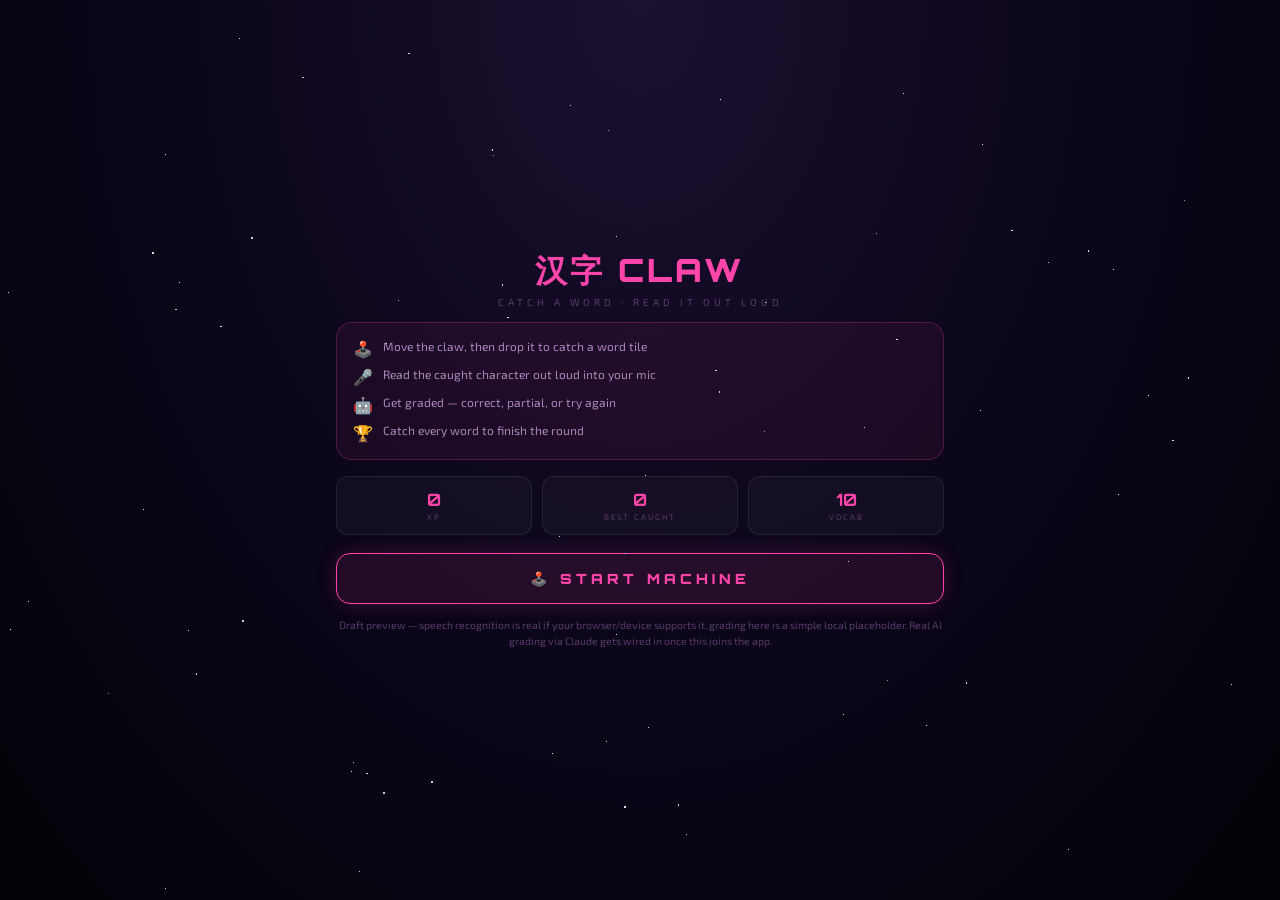
==== claw-machine-draft.html @ fed07358 "Add claw machine draft + make api/grade.js support text-only grading claw-machine-draft.html: standa" ====
<!DOCTYPE html>
<html lang="en">
<head>
<meta charset="UTF-8"/>
<meta name="viewport" content="width=device-width, initial-scale=1.0"/>
<meta name="color-scheme" content="dark"/>
<title>汉字 CLAW – catch it, say it!</title>
<style>
@import url('https://fonts.googleapis.com/css2?family=Orbitron:wght@700;900&family=Exo+2:wght@400;600&display=swap');
*{box-sizing:border-box;margin:0;padding:0}
body{min-height:100vh;background:radial-gradient(ellipse at 50% 0%,#1a1030,#0a0518 55%,#030106);color:#fff;font-family:'Exo 2',sans-serif;overflow-x:hidden;display:flex;align-items:center;justify-content:center}
.star{position:fixed;border-radius:50%;background:#fff;pointer-events:none;animation:tw var(--d) var(--dl) ease-in-out infinite}
@keyframes tw{0%,100%{opacity:.1}50%{opacity:.75}}
@keyframes glow{0%,100%{text-shadow:0 0 10px currentColor}50%{text-shadow:0 0 26px currentColor}}
@keyframes pop{0%{transform:scale(.6);opacity:0}70%{transform:scale(1.1)}100%{transform:scale(1);opacity:1}}
@keyframes pulse{0%,100%{box-shadow:0 0 0 0 rgba(255,68,170,.5)}50%{box-shadow:0 0 0 14px rgba(255,68,170,0)}}

.wrap{width:100%;max-width:640px;padding:16px}
.screen{display:none}
.screen.active{display:block;animation:pop .3s ease}

#title{font-family:'Orbitron',monospace;font-size:clamp(22px,6vw,32px);font-weight:900;color:#ff44aa;letter-spacing:3px;text-align:center;animation:glow 2.5s ease-in-out infinite;margin-bottom:2px}
#sub{text-align:center;font-size:10px;color:#5a3a6a;letter-spacing:4px;margin-bottom:14px}

.how-box{background:rgba(255,68,170,.06);border:1px solid rgba(255,68,170,.25);border-radius:16px;padding:16px;margin-bottom:16px}
.how-row{display:flex;gap:10px;margin-bottom:8px;align-items:flex-start;font-size:12px;color:#aa88bb}
.how-row:last-child{margin-bottom:0}
.stat-row{display:flex;gap:10px;margin-bottom:18px}
.stat{flex:1;background:rgba(255,255,255,.03);border:1px solid rgba(255,255,255,.08);border-radius:12px;padding:12px 6px;text-align:center}
.stat-num{font-family:'Orbitron',monospace;font-size:17px;font-weight:700;color:#ff44aa}
.stat-lbl{font-size:8px;color:#5a3a6a;letter-spacing:2px;margin-top:2px}
.btn-primary{display:block;width:100%;padding:16px;background:rgba(255,68,170,.1);border:1.5px solid #ff44aa;border-radius:14px;color:#ff44aa;font-family:'Orbitron',monospace;font-size:14px;font-weight:900;letter-spacing:4px;cursor:pointer;text-align:center;box-shadow:0 0 20px rgba(255,68,170,.2)}
.btn-secondary{display:block;width:100%;padding:12px;margin-top:10px;background:transparent;border:1px solid rgba(255,255,255,.12);border-radius:14px;color:#7755aa;font-family:'Orbitron',monospace;font-size:11px;letter-spacing:3px;cursor:pointer;text-align:center}

#claw-hud{display:flex;justify-content:space-between;font-family:'Orbitron',monospace;font-size:12px;color:#ff44aa;margin-bottom:8px;letter-spacing:1px}
#cabinet{position:relative;background:linear-gradient(180deg,#150a28,#0a0518);border:2px solid rgba(255,68,170,.35);border-radius:14px;overflow:hidden}
#claw-cv{display:block;width:100%}
.ctrl-row{display:flex;gap:8px;margin-top:10px}
.ctrl-btn{flex:1;padding:16px;border-radius:12px;font-family:'Orbitron',monospace;font-size:13px;font-weight:700;letter-spacing:2px;cursor:pointer;text-align:center;background:rgba(255,255,255,.04);border:1px solid rgba(255,255,255,.14);color:#cc99dd;user-select:none;touch-action:manipulation}
.ctrl-btn:active{background:rgba(255,68,170,.18)}
#drop-btn{background:rgba(255,68,170,.12);border-color:#ff44aa;color:#ff44aa}

.speak-card{background:rgba(255,68,170,.06);border:2px solid rgba(255,68,170,.4);border-radius:18px;padding:24px 16px;text-align:center;margin-bottom:14px}
.speak-lbl{font-size:10px;color:#5a3a6a;letter-spacing:4px;margin-bottom:10px}
.speak-char{font-family:serif;font-size:56px;color:#fff;margin-bottom:6px}
.mic-btn{width:84px;height:84px;border-radius:50%;background:rgba(255,68,170,.14);border:3px solid #ff44aa;color:#ff44aa;font-size:32px;cursor:pointer;margin:14px auto 8px;display:block}
.mic-btn.listening{animation:pulse 1.2s infinite;background:rgba(255,68,170,.3)}
#mic-status{font-size:11px;color:#7755aa;letter-spacing:1px;min-height:16px}
#transcript-box{font-size:15px;color:#ffcc00;min-height:20px;margin-top:8px}

.self-grade-row{display:flex;gap:8px;margin-top:14px}
.sg-btn{flex:1;padding:10px 4px;background:rgba(255,255,255,.04);border-radius:10px;font-size:11px;cursor:pointer;text-align:center}

#feedback-card{border-radius:14px;padding:14px 16px;margin-top:14px;text-align:center;display:none;animation:pop .35s ease}
#fb-emoji{font-size:28px;margin-bottom:6px}
#fb-label{font-family:'Orbitron',monospace;font-size:14px;font-weight:700;letter-spacing:2px;margin-bottom:6px}
#fb-comment{font-size:12px;color:#aa88bb;margin-bottom:10px}
#fb-answer{border-radius:10px;padding:10px 14px;background:rgba(255,68,170,.06);border:1px solid rgba(255,68,170,.2)}
#fb-py{font-size:12px;color:#ff44aa;margin-top:2px}
#next-btn{display:none;width:100%;padding:14px;margin-top:12px;background:rgba(255,68,170,.1);border:1px solid #ff44aa;border-radius:13px;color:#ff44aa;font-family:'Orbitron',monospace;font-size:13px;font-weight:700;letter-spacing:3px;cursor:pointer;text-align:center}

.sum-title{font-family:'Orbitron',monospace;font-size:20px;font-weight:900;letter-spacing:2px;text-align:center;margin-bottom:6px;color:#ffd700}
.sum-score{font-family:'Orbitron',monospace;font-weight:900;font-size:56px;line-height:1;text-align:center;margin-bottom:14px;color:#ff44aa}
.sum-list{background:rgba(255,255,255,.03);border:1px solid rgba(255,255,255,.08);border-radius:16px;padding:14px;margin-bottom:16px}
.sl-row{display:flex;align-items:center;gap:10px;padding:8px 0;border-bottom:1px solid rgba(255,255,255,.05);font-size:13px}
.sl-row:last-child{border-bottom:none}

#note{font-size:10.5px;color:#5a3a6a;text-align:center;margin-top:14px;line-height:1.5}
</style>
</head>
<body>

<div class="wrap">
  <div id="title">汉字 CLAW</div>
  <div id="sub">CATCH A WORD · READ IT OUT LOUD</div>

  <div id="home" class="screen active">
    <div class="how-box">
      <div class="how-row"><span style="font-size:16px;flex-shrink:0">🕹️</span><span>Move the claw, then drop it to catch a word tile</span></div>
      <div class="how-row"><span style="font-size:16px;flex-shrink:0">🎤</span><span>Read the caught character out loud into your mic</span></div>
      <div class="how-row"><span style="font-size:16px;flex-shrink:0">🤖</span><span>Get graded — correct, partial, or try again</span></div>
      <div class="how-row"><span style="font-size:16px;flex-shrink:0">🏆</span><span>Catch every word to finish the round</span></div>
    </div>
    <div class="stat-row">
      <div class="stat"><div class="stat-num" id="home-xp">0</div><div class="stat-lbl">XP</div></div>
      <div class="stat"><div class="stat-num" id="home-caught">0</div><div class="stat-lbl">BEST CAUGHT</div></div>
      <div class="stat"><div class="stat-num" id="home-vocab">0</div><div class="stat-lbl">VOCAB</div></div>
    </div>
    <button class="btn-primary" onclick="startRound()">🕹️ START MACHINE</button>
    <div id="note">Draft preview — speech recognition is real if your browser/device supports it, grading here is a simple local placeholder. Real AI grading via Claude gets wired in once this joins the app.</div>
  </div>

  <div id="claw-screen" class="screen">
    <div id="claw-hud"><span>CAUGHT <span id="caught-val">0</span>/<span id="total-val">0</span></span><span id="claw-state-lbl"></span></div>
    <div id="cabinet"><canvas id="claw-cv" width="600" height="300"></canvas></div>
    <div class="ctrl-row">
      <div class="ctrl-btn" id="left-btn">◀ LEFT</div>
      <div class="ctrl-btn" id="drop-btn">⬇ DROP</div>
      <div class="ctrl-btn" id="right-btn">RIGHT ▶</div>
    </div>
  </div>

  <div id="speak-screen" class="screen">
    <div class="speak-card">
      <div class="speak-lbl">YOU CAUGHT</div>
      <div class="speak-char" id="speak-char"></div>
      <button class="mic-btn" id="mic-btn" onclick="startListening()">🎤</button>
      <div id="mic-status">Tap the mic and say the word</div>
      <div id="transcript-box"></div>
    </div>
    <div class="self-grade-row" id="self-grade-row" style="display:none">
      <button class="sg-btn" onclick="selfGrade('correct')" style="border:1px solid #00ff8855;color:#00ff88">✅ Got it</button>
      <button class="sg-btn" onclick="selfGrade('partial')" style="border:1px solid #ffcc0055;color:#ffcc00">💪 Almost</button>
      <button class="sg-btn" onclick="selfGrade('incorrect')" style="border:1px solid #ff446655;color:#ff4466">❌ Not yet</button>
    </div>
    <div id="feedback-card">
      <div id="fb-emoji"></div>
      <div id="fb-label"></div>
      <div id="fb-comment"></div>
      <div id="fb-answer"><div style="font-size:9px;color:#5a3a6a;letter-spacing:2px;margin-bottom:6px">PINYIN</div><div id="fb-py"></div></div>
    </div>
    <button id="next-btn" onclick="nextRound()"></button>
  </div>

  <div id="summary" class="screen">
    <div class="sum-title">MACHINE EMPTY! 🎉</div>
    <div class="sum-score" id="sum-score">0</div>
    <div class="sum-list" id="sum-list"></div>
    <button class="btn-primary" onclick="startRound()">🕹️ PLAY AGAIN</button>
    <button class="btn-secondary" onclick="goHome()">← HOME</button>
  </div>
</div>

<script>
var VOCAB = [
  {char:"环保袋",py:"huán bǎo dài",en:"eco / reusable bag"},
  {char:"组屋楼下",py:"zǔ wū lóu xià",en:"downstairs of the flat"},
  {char:"停车场",py:"tíng chē chǎng",en:"car park"},
  {char:"几辆汽车",py:"jǐ liàng qì chē",en:"several cars"},
  {char:"灯一直亮着",py:"dēng yī zhí liàng zhe",en:"lights kept on"},
  {char:"所以",py:"suǒ yǐ",en:"therefore / so"},
  {char:"一张纸",py:"yī zhāng zhǐ",en:"a piece of paper"},
  {char:"日用品",py:"rì yòng pǐn",en:"daily necessities"},
  {char:"认为",py:"rèn wéi",en:"to think / believe"},
  {char:"责任感",py:"zé rèn gǎn",en:"sense of responsibility"}
];

function buildStars(){for(var i=0;i<70;i++){var s=document.createElement('div');s.className='star';s.style.cssText='left:'+Math.random()*100+'%;top:'+Math.random()*100+'%;width:'+(Math.random()*1.6+.3)+'px;height:'+(Math.random()*1.6+.3)+'px;--d:'+(Math.random()*3+2)+'s;--dl:'+(Math.random()*6)+'s';document.body.appendChild(s);}}
buildStars();

var xp = 0, bestCaught = 0;
try { xp = parseInt(localStorage.getItem('claw_draft_xp')) || 0; bestCaught = parseInt(localStorage.getItem('claw_draft_best')) || 0; } catch(e) {}

function showScreen(id){
  var els = document.querySelectorAll('.screen');
  for (var i=0;i<els.length;i++) els[i].classList.remove('active');
  document.getElementById(id).classList.add('active');
}
function goHome(){
  document.getElementById('home-xp').textContent = xp;
  document.getElementById('home-caught').textContent = bestCaught;
  document.getElementById('home-vocab').textContent = VOCAB.length;
  showScreen('home');
}

// ── claw machine ─────────────────────────────────────────────────────────
var cv = document.getElementById('claw-cv');
var ctx = cv.getContext('2d');
var W = cv.width, H = cv.height;
var RAIL_Y = 26, BIN_TOP = 190, BIN_BOTTOM = 270;
var CATCH_RADIUS = 46;

var pile, clawX, clawY, clawState, movingDir, caughtTile, results, raf, lastTs;

function layoutPile(){
  pile = [];
  var cols = 5, rows = 2;
  var i = 0;
  for (var r = 0; r < rows; r++) {
    for (var c = 0; c < cols; c++) {
      if (i >= queue.length) break;
      var baseX = 60 + c*(W-120)/(cols-1);
      var baseY = BIN_TOP + 20 + r*40;
      pile.push({
        item: queue[i],
        x: baseX + (Math.random()-0.5)*14,
        y: baseY + (Math.random()-0.5)*10,
        caught: false
      });
      i++;
    }
  }
}

function shuffle(a){var r=a.slice();for(var i=r.length-1;i>0;i--){var j=Math.floor(Math.random()*(i+1));var t=r[i];r[i]=r[j];r[j]=t;}return r;}

var queue = [], caughtCount = 0;

function startRound(){
  queue = shuffle(VOCAB);
  caughtCount = 0;
  results = [];
  document.getElementById('total-val').textContent = queue.length;
  document.getElementById('caught-val').textContent = 0;
  clawX = W/2; clawY = RAIL_Y; clawState = 'idle'; movingDir = 0; caughtTile = null;
  layoutPile();
  showScreen('claw-screen');
  lastTs = null;
  cancelAnimationFrame(raf);
  raf = requestAnimationFrame(loop);
}

function drawCabinet(){
  ctx.clearRect(0,0,W,H);
  var bg = ctx.createLinearGradient(0,0,0,H);
  bg.addColorStop(0, '#1a0f30'); bg.addColorStop(1, '#0a0518');
  ctx.fillStyle = bg; ctx.fillRect(0,0,W,H);

  ctx.strokeStyle = 'rgba(255,68,170,.4)';
  ctx.lineWidth = 4;
  ctx.beginPath(); ctx.moveTo(0, RAIL_Y-6); ctx.lineTo(W, RAIL_Y-6); ctx.stroke();

  ctx.fillStyle = 'rgba(255,68,170,.06)';
  ctx.fillRect(20, BIN_TOP, W-40, BIN_BOTTOM-BIN_TOP);
  ctx.strokeStyle = 'rgba(255,68,170,.3)';
  ctx.lineWidth = 2;
  ctx.strokeRect(20, BIN_TOP, W-40, BIN_BOTTOM-BIN_TOP);

  for (var i = 0; i < pile.length; i++) {
    var t = pile[i];
    if (t.caught) continue;
    ctx.fillStyle = 'rgba(255,255,255,.06)';
    ctx.beginPath();
    ctx.roundRect ? ctx.roundRect(t.x-26, t.y-16, 52, 32, 8) : ctx.rect(t.x-26, t.y-16, 52, 32);
    ctx.fill();
    ctx.strokeStyle = 'rgba(255,68,170,.4)';
    ctx.lineWidth = 1.4;
    ctx.stroke();
    ctx.font = "18px serif";
    ctx.fillStyle = '#fff';
    ctx.textAlign = 'center';
    ctx.textBaseline = 'middle';
    ctx.fillText(t.item.char.slice(0,2), t.x, t.y);
  }
}

function drawClaw(){
  ctx.strokeStyle = '#ffcc00';
  ctx.lineWidth = 3;
  ctx.beginPath();
  ctx.moveTo(clawX, RAIL_Y);
  ctx.lineTo(clawX, clawY);
  ctx.stroke();

  ctx.save();
  ctx.translate(clawX, clawY);
  ctx.strokeStyle = '#ffd700';
  ctx.lineWidth = 3.5;
  ctx.lineCap = 'round';
  var spread = clawState === 'closed' ? 5 : 13;
  ctx.beginPath(); ctx.moveTo(-spread,0); ctx.lineTo(-spread*0.4,16); ctx.stroke();
  ctx.beginPath(); ctx.moveTo(spread,0); ctx.lineTo(spread*0.4,16); ctx.stroke();
  ctx.beginPath(); ctx.arc(0,0,6,0,Math.PI*2); ctx.fillStyle = '#ffd700'; ctx.fill();
  ctx.restore();

  if (caughtTile) {
    ctx.font = "16px serif";
    ctx.fillStyle = '#fff';
    ctx.textAlign = 'center';
    ctx.fillText(caughtTile.item.char.slice(0,2), clawX, clawY + 24);
  }
}

function loop(ts){
  var dt = lastTs ? Math.min(ts-lastTs, 50) : 16;
  lastTs = ts;

  if (clawState === 'idle' && movingDir !== 0) {
    clawX = Math.max(40, Math.min(W-40, clawX + movingDir*0.32*dt));
  }
  if (clawState === 'dropping') {
    clawY += 0.42*dt;
    if (clawY >= BIN_TOP + 30) {
      clawY = BIN_TOP + 30;
      tryCatch();
      clawState = 'rising';
    }
  }
  if (clawState === 'rising') {
    clawY -= 0.42*dt;
    if (clawY <= RAIL_Y) {
      clawY = RAIL_Y;
      if (caughtTile) { onCaught(caughtTile); return; }
      clawState = 'idle';
      document.getElementById('claw-state-lbl').textContent = '';
    }
  }

  drawCabinet();
  drawClaw();
  raf = requestAnimationFrame(loop);
}

function tryCatch(){
  var best = null, bestDist = CATCH_RADIUS;
  for (var i = 0; i < pile.length; i++) {
    var t = pile[i];
    if (t.caught) continue;
    var d = Math.abs(t.x - clawX);
    if (d < bestDist) { bestDist = d; best = t; }
  }
  if (best) { best.caught = true; caughtTile = best; clawState = 'closed'; }
}

function onCaught(tile){
  cancelAnimationFrame(raf);
  document.getElementById('speak-char').textContent = tile.item.char;
  document.getElementById('transcript-box').textContent = '';
  document.getElementById('mic-status').textContent = 'Tap the mic and say the word';
  document.getElementById('mic-btn').classList.remove('listening');
  document.getElementById('self-grade-row').style.display = 'none';
  document.getElementById('feedback-card').style.display = 'none';
  document.getElementById('next-btn').style.display = 'none';
  currentTile = tile;
  showScreen('speak-screen');
}

document.getElementById('left-btn').addEventListener('mousedown', function(){ movingDir = -1; });
document.getElementById('right-btn').addEventListener('mousedown', function(){ movingDir = 1; });
document.addEventListener('mouseup', function(){ movingDir = 0; });
document.getElementById('left-btn').addEventListener('touchstart', function(e){ e.preventDefault(); movingDir = -1; }, {passive:false});
document.getElementById('right-btn').addEventListener('touchstart', function(e){ e.preventDefault(); movingDir = 1; }, {passive:false});
document.addEventListener('touchend', function(){ movingDir = 0; });
document.getElementById('drop-btn').addEventListener('click', function(){
  if (clawState !== 'idle') return;
  clawState = 'dropping';
  document.getElementById('claw-state-lbl').textContent = 'DROPPING...';
});

// ── speak + grade ────────────────────────────────────────────────────────
var currentTile = null;
var SpeechCtor = window.SpeechRecognition || window.webkitSpeechRecognition;

function startListening(){
  if (!SpeechCtor) {
    document.getElementById('mic-status').textContent = 'Speech recognition not available on this device — use self-grade below';
    document.getElementById('self-grade-row').style.display = 'flex';
    return;
  }
  var rec = new SpeechCtor();
  rec.lang = 'zh-CN';
  rec.interimResults = false;
  rec.maxAlternatives = 1;
  document.getElementById('mic-btn').classList.add('listening');
  document.getElementById('mic-status').textContent = 'Listening...';
  rec.onresult = function(e){
    var transcript = e.results[0][0].transcript;
    document.getElementById('transcript-box').textContent = '"' + transcript + '"';
    gradeTranscript(transcript);
  };
  rec.onerror = function(e){
    document.getElementById('mic-btn').classList.remove('listening');
    document.getElementById('mic-status').textContent = 'Could not hear you (' + e.error + ') — use self-grade below';
    document.getElementById('self-grade-row').style.display = 'flex';
  };
  rec.onend = function(){
    document.getElementById('mic-btn').classList.remove('listening');
  };
  try { rec.start(); } catch (err) {
    document.getElementById('mic-status').textContent = 'Could not start microphone — use self-grade below';
    document.getElementById('self-grade-row').style.display = 'flex';
  }
}

// Placeholder local grading for this draft only — the real app sends the
// transcript + target word to Claude via /api/grade for a much more
// forgiving, nuanced verdict instead of this exact-substring check.
function gradeTranscript(transcript){
  var clean = transcript.replace(/[，。！？\s]/g, '');
  var grade = clean.indexOf(currentTile.item.char) !== -1 ? 'correct'
    : clean.length > 0 ? 'partial' : 'incorrect';
  var comments = { correct: 'Nailed it!', partial: 'Close — keep practising!', incorrect: "Didn't quite catch that." };
  showFeedback(grade, comments[grade]);
}

function selfGrade(g){
  var c = { correct: 'Great job!', partial: 'Good effort!', incorrect: 'Keep practising!' };
  showFeedback(g, c[g]);
}

function showFeedback(grade, comment){
  var GC = { correct:'#00ff88', partial:'#ffcc00', incorrect:'#ff4466' };
  var GE = { correct:'⭐', partial:'💪', incorrect:'❌' };
  var GL = { correct:'CORRECT! +30 XP', partial:'PARTIAL! +10 XP', incorrect:'KEEP PRACTISING' };
  var col = GC[grade] || '#ff9900';
  var earned = grade === 'correct' ? 30 : grade === 'partial' ? 10 : 0;
  xp += earned;
  try { localStorage.setItem('claw_draft_xp', xp); } catch(e) {}

  var fc = document.getElementById('feedback-card');
  fc.style.display = 'block';
  fc.style.background = 'rgba(255,255,255,.03)';
  fc.style.border = '1px solid ' + col + '55';
  document.getElementById('fb-emoji').textContent = GE[grade] || '⚠️';
  document.getElementById('fb-label').textContent = GL[grade] || '';
  document.getElementById('fb-label').style.color = col;
  document.getElementById('fb-comment').textContent = comment;
  document.getElementById('fb-py').textContent = currentTile.item.py + ' · ' + currentTile.item.en;
  document.getElementById('self-grade-row').style.display = 'none';

  var nb = document.getElementById('next-btn');
  nb.style.display = 'block';
  caughtCount++;
  document.getElementById('caught-val').textContent = caughtCount;
  nb.textContent = caughtCount < queue.length ? 'NEXT CATCH →' : '🏁 FINISH ROUND';
  results.push({ item: currentTile.item, grade: grade });
}

function nextRound(){
  if (caughtCount >= queue.length) {
    showSummary();
    return;
  }
  clawX = W/2; clawY = RAIL_Y; clawState = 'idle'; movingDir = 0; caughtTile = null;
  showScreen('claw-screen');
  lastTs = null;
  raf = requestAnimationFrame(loop);
}

function showSummary(){
  var correct = results.filter(function(r){ return r.grade === 'correct'; }).length;
  if (caughtCount > bestCaught) {
    bestCaught = caughtCount;
    try { localStorage.setItem('claw_draft_best', bestCaught); } catch(e) {}
  }
  document.getElementById('sum-score').textContent = correct + '/' + results.length;
  var list = document.getElementById('sum-list');
  list.innerHTML = '';
  results.forEach(function(r){
    var GE = { correct:'✅', partial:'💪', incorrect:'❌' };
    var row = document.createElement('div');
    row.className = 'sl-row';
    row.innerHTML = '<span>'+(GE[r.grade]||'⏭')+'</span><span style="font-family:serif;font-size:16px;flex:1">'+r.item.char+'</span><span style="font-size:10px;color:#7755aa">'+r.item.py+'</span>';
    list.appendChild(row);
  });
  showScreen('summary');
}

goHome();
</script>
</body>
</html>
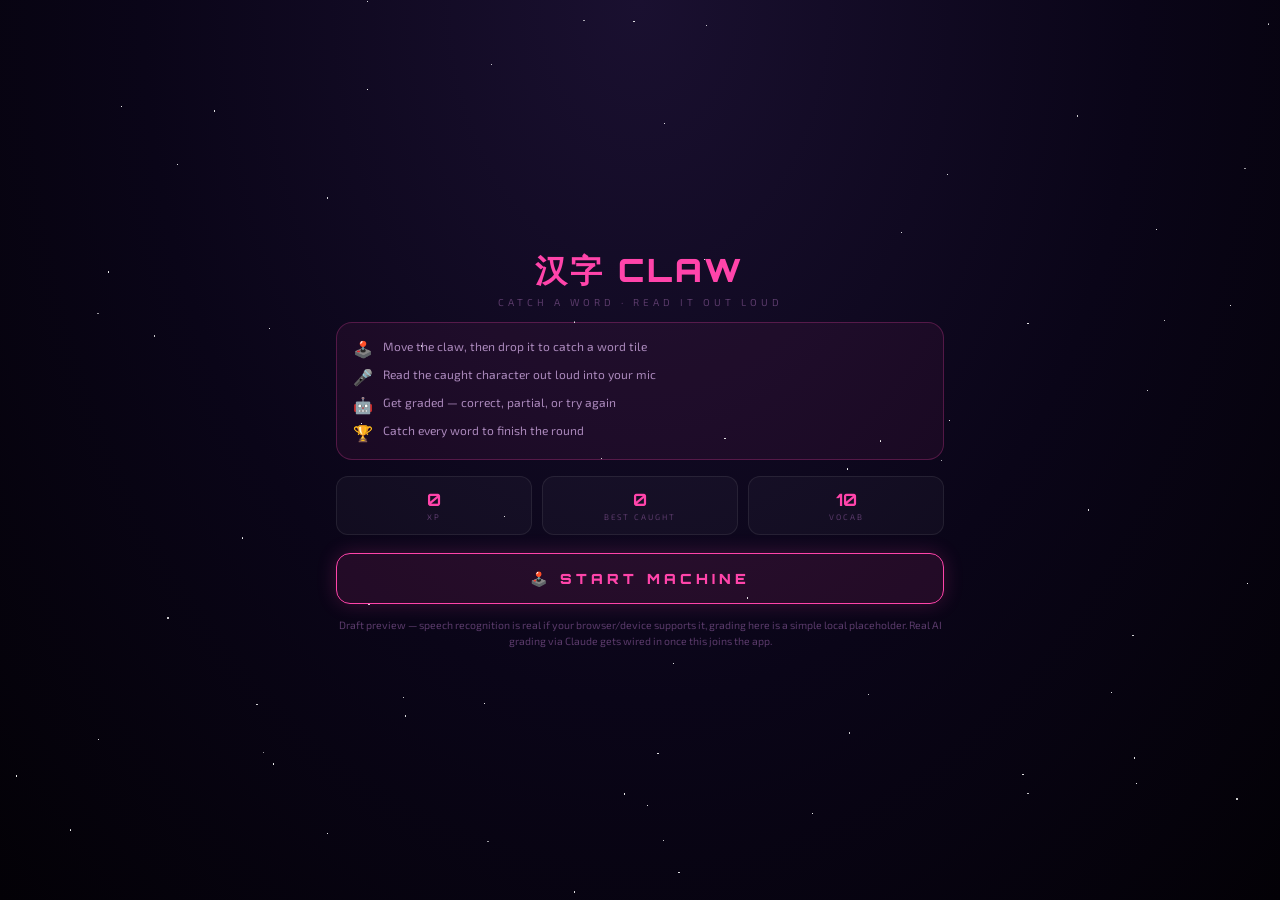
==== commit 280f4fce: "Claw draft: hide words until caught, make mic failure non-blocking Tiles in the pile were showing th" ====
--- a/claw-machine-draft.html
+++ b/claw-machine-draft.html
@@ -108,7 +108,8 @@
       <div id="mic-status">Tap the mic and say the word</div>
       <div id="transcript-box"></div>
     </div>
-    <div class="self-grade-row" id="self-grade-row" style="display:none">
+    <div style="font-size:9px;color:#5a3a6a;text-align:center;margin-top:14px;letter-spacing:2px">OR SELF-GRADE — ALWAYS WORKS, MIC OR NOT</div>
+    <div class="self-grade-row" id="self-grade-row">
       <button class="sg-btn" onclick="selfGrade('correct')" style="border:1px solid #00ff8855;color:#00ff88">✅ Got it</button>
       <button class="sg-btn" onclick="selfGrade('partial')" style="border:1px solid #ffcc0055;color:#ffcc00">💪 Almost</button>
       <button class="sg-btn" onclick="selfGrade('incorrect')" style="border:1px solid #ff446655;color:#ff4466">❌ Not yet</button>
@@ -229,18 +230,20 @@
   for (var i = 0; i < pile.length; i++) {
     var t = pile[i];
     if (t.caught) continue;
-    ctx.fillStyle = 'rgba(255,255,255,.06)';
+    // face-down — the catch is a surprise, not a pick; the word only
+    // reveals once it's actually in the claw (see onCaught)
+    ctx.fillStyle = 'rgba(255,68,170,.1)';
     ctx.beginPath();
     ctx.roundRect ? ctx.roundRect(t.x-26, t.y-16, 52, 32, 8) : ctx.rect(t.x-26, t.y-16, 52, 32);
     ctx.fill();
-    ctx.strokeStyle = 'rgba(255,68,170,.4)';
+    ctx.strokeStyle = 'rgba(255,68,170,.45)';
     ctx.lineWidth = 1.4;
     ctx.stroke();
-    ctx.font = "18px serif";
-    ctx.fillStyle = '#fff';
+    ctx.font = "700 15px 'Orbitron', monospace";
+    ctx.fillStyle = 'rgba(255,68,170,.65)';
     ctx.textAlign = 'center';
     ctx.textBaseline = 'middle';
-    ctx.fillText(t.item.char.slice(0,2), t.x, t.y);
+    ctx.fillText('?', t.x, t.y);
   }
 }
 
@@ -264,10 +267,11 @@
   ctx.restore();
 
   if (caughtTile) {
-    ctx.font = "16px serif";
-    ctx.fillStyle = '#fff';
+    // still face-down on the way up — revealed only on the speak screen
+    ctx.font = "700 13px 'Orbitron', monospace";
+    ctx.fillStyle = 'rgba(255,68,170,.8)';
     ctx.textAlign = 'center';
-    ctx.fillText(caughtTile.item.char.slice(0,2), clawX, clawY + 24);
+    ctx.fillText('?', clawX, clawY + 24);
   }
 }
 
@@ -318,7 +322,6 @@
   document.getElementById('transcript-box').textContent = '';
   document.getElementById('mic-status').textContent = 'Tap the mic and say the word';
   document.getElementById('mic-btn').classList.remove('listening');
-  document.getElementById('self-grade-row').style.display = 'none';
   document.getElementById('feedback-card').style.display = 'none';
   document.getElementById('next-btn').style.display = 'none';
   currentTile = tile;
@@ -341,10 +344,11 @@
 var currentTile = null;
 var SpeechCtor = window.SpeechRecognition || window.webkitSpeechRecognition;
 
+var micTimeout = null;
+
 function startListening(){
   if (!SpeechCtor) {
     document.getElementById('mic-status').textContent = 'Speech recognition not available on this device — use self-grade below';
-    document.getElementById('self-grade-row').style.display = 'flex';
     return;
   }
   var rec = new SpeechCtor();
@@ -353,22 +357,42 @@
   rec.maxAlternatives = 1;
   document.getElementById('mic-btn').classList.add('listening');
   document.getElementById('mic-status').textContent = 'Listening...';
+
+  var settled = false;
+  function settle(){
+    settled = true;
+    clearTimeout(micTimeout);
+    document.getElementById('mic-btn').classList.remove('listening');
+  }
+
+  // Some sandboxed environments (including this preview) never fire
+  // onresult or onerror at all if the mic permission prompt is blocked
+  // outright — without this, the button would just spin forever.
+  micTimeout = setTimeout(function(){
+    if (settled) return;
+    settle();
+    try { rec.abort(); } catch (e) {}
+    document.getElementById('mic-status').textContent = "Didn't hear anything back — use self-grade below";
+  }, 6000);
+
   rec.onresult = function(e){
+    if (settled) return;
+    settle();
     var transcript = e.results[0][0].transcript;
     document.getElementById('transcript-box').textContent = '"' + transcript + '"';
     gradeTranscript(transcript);
   };
   rec.onerror = function(e){
-    document.getElementById('mic-btn').classList.remove('listening');
+    if (settled) return;
+    settle();
     document.getElementById('mic-status').textContent = 'Could not hear you (' + e.error + ') — use self-grade below';
-    document.getElementById('self-grade-row').style.display = 'flex';
   };
   rec.onend = function(){
     document.getElementById('mic-btn').classList.remove('listening');
   };
   try { rec.start(); } catch (err) {
+    settle();
     document.getElementById('mic-status').textContent = 'Could not start microphone — use self-grade below';
-    document.getElementById('self-grade-row').style.display = 'flex';
   }
 }
 
